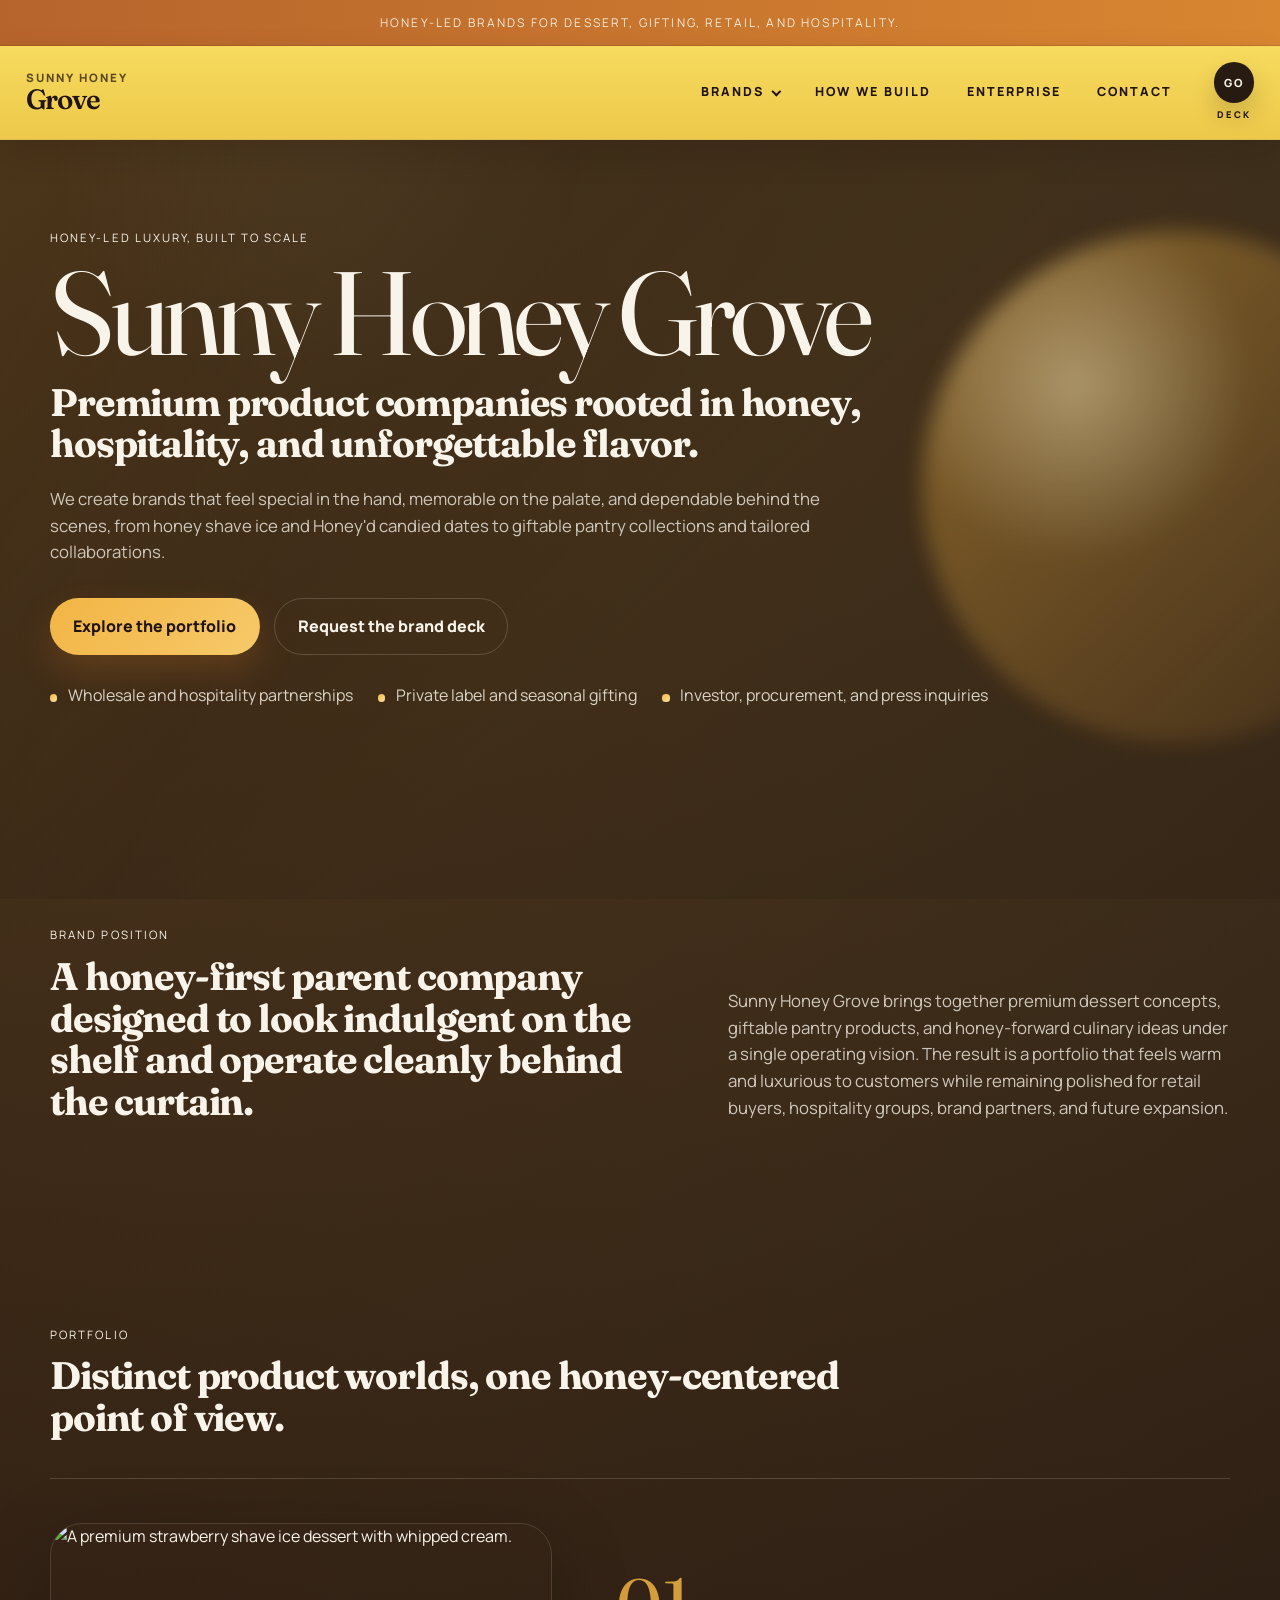
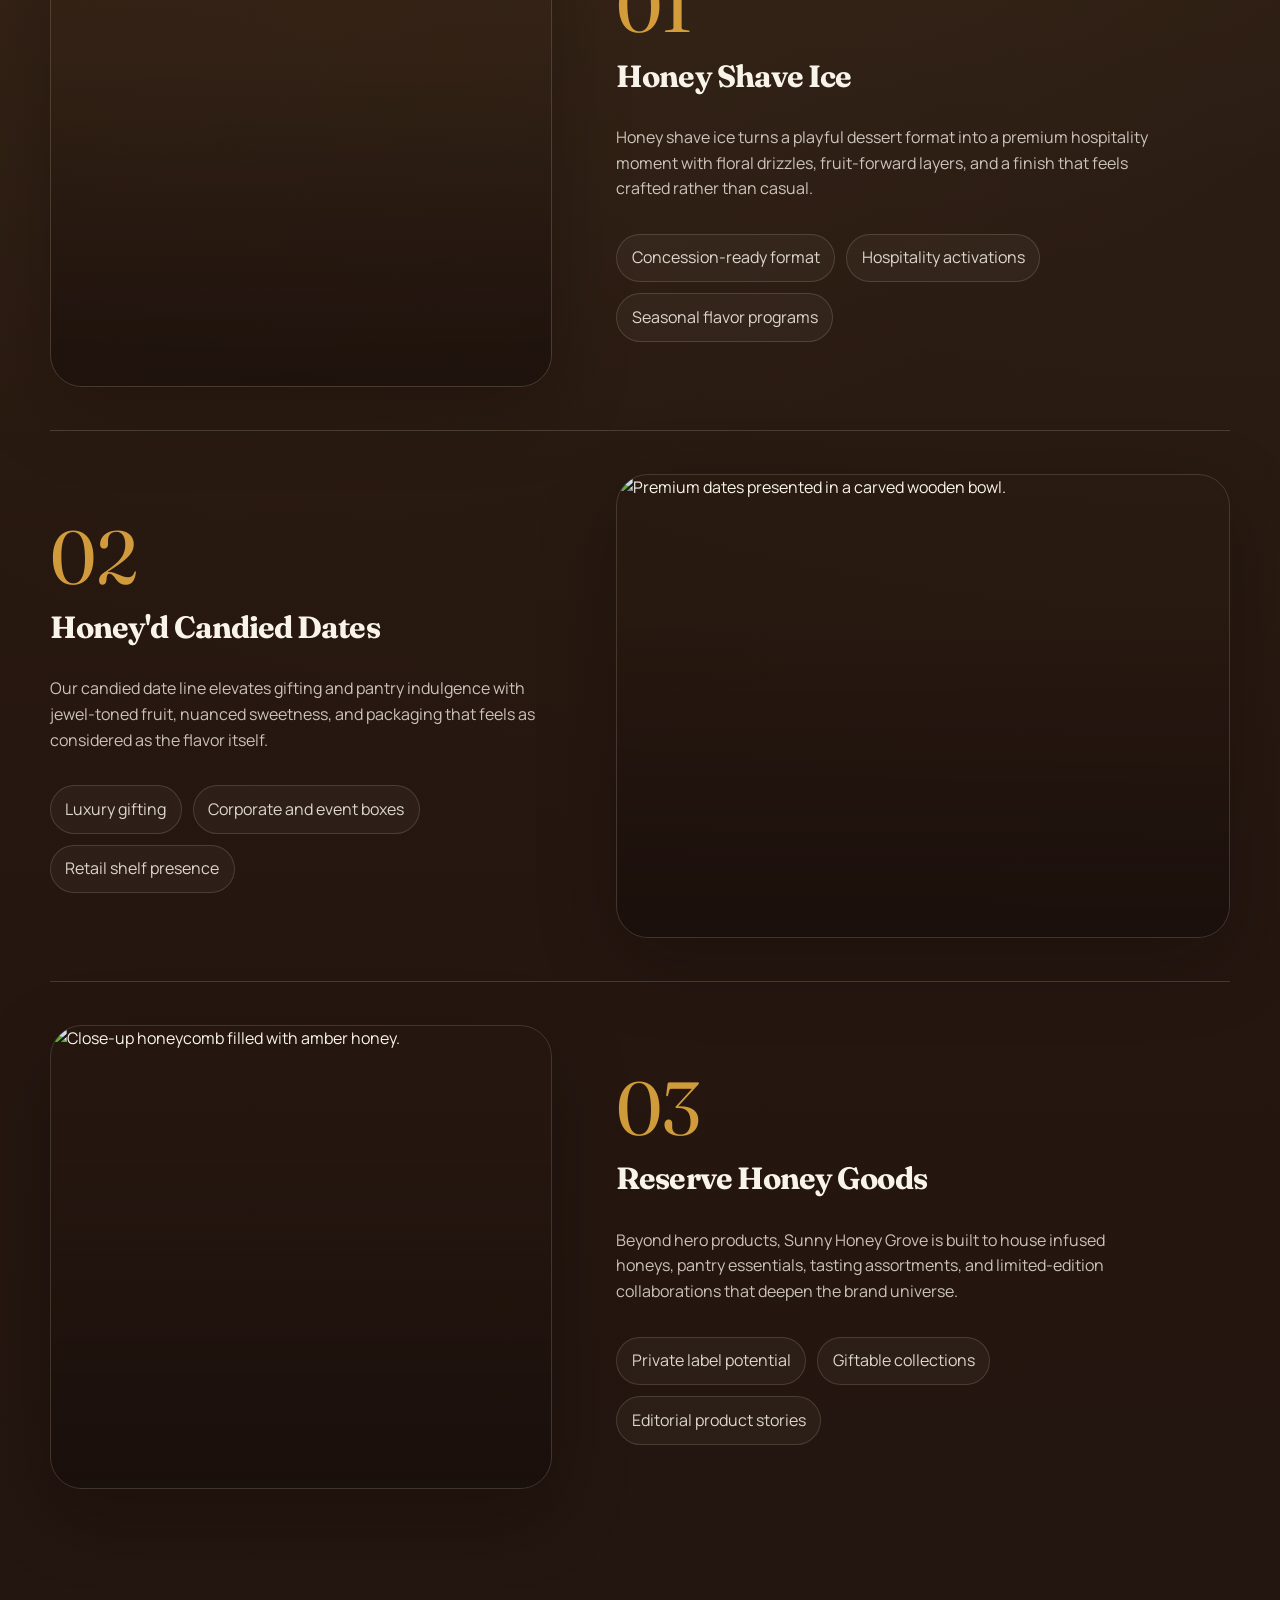
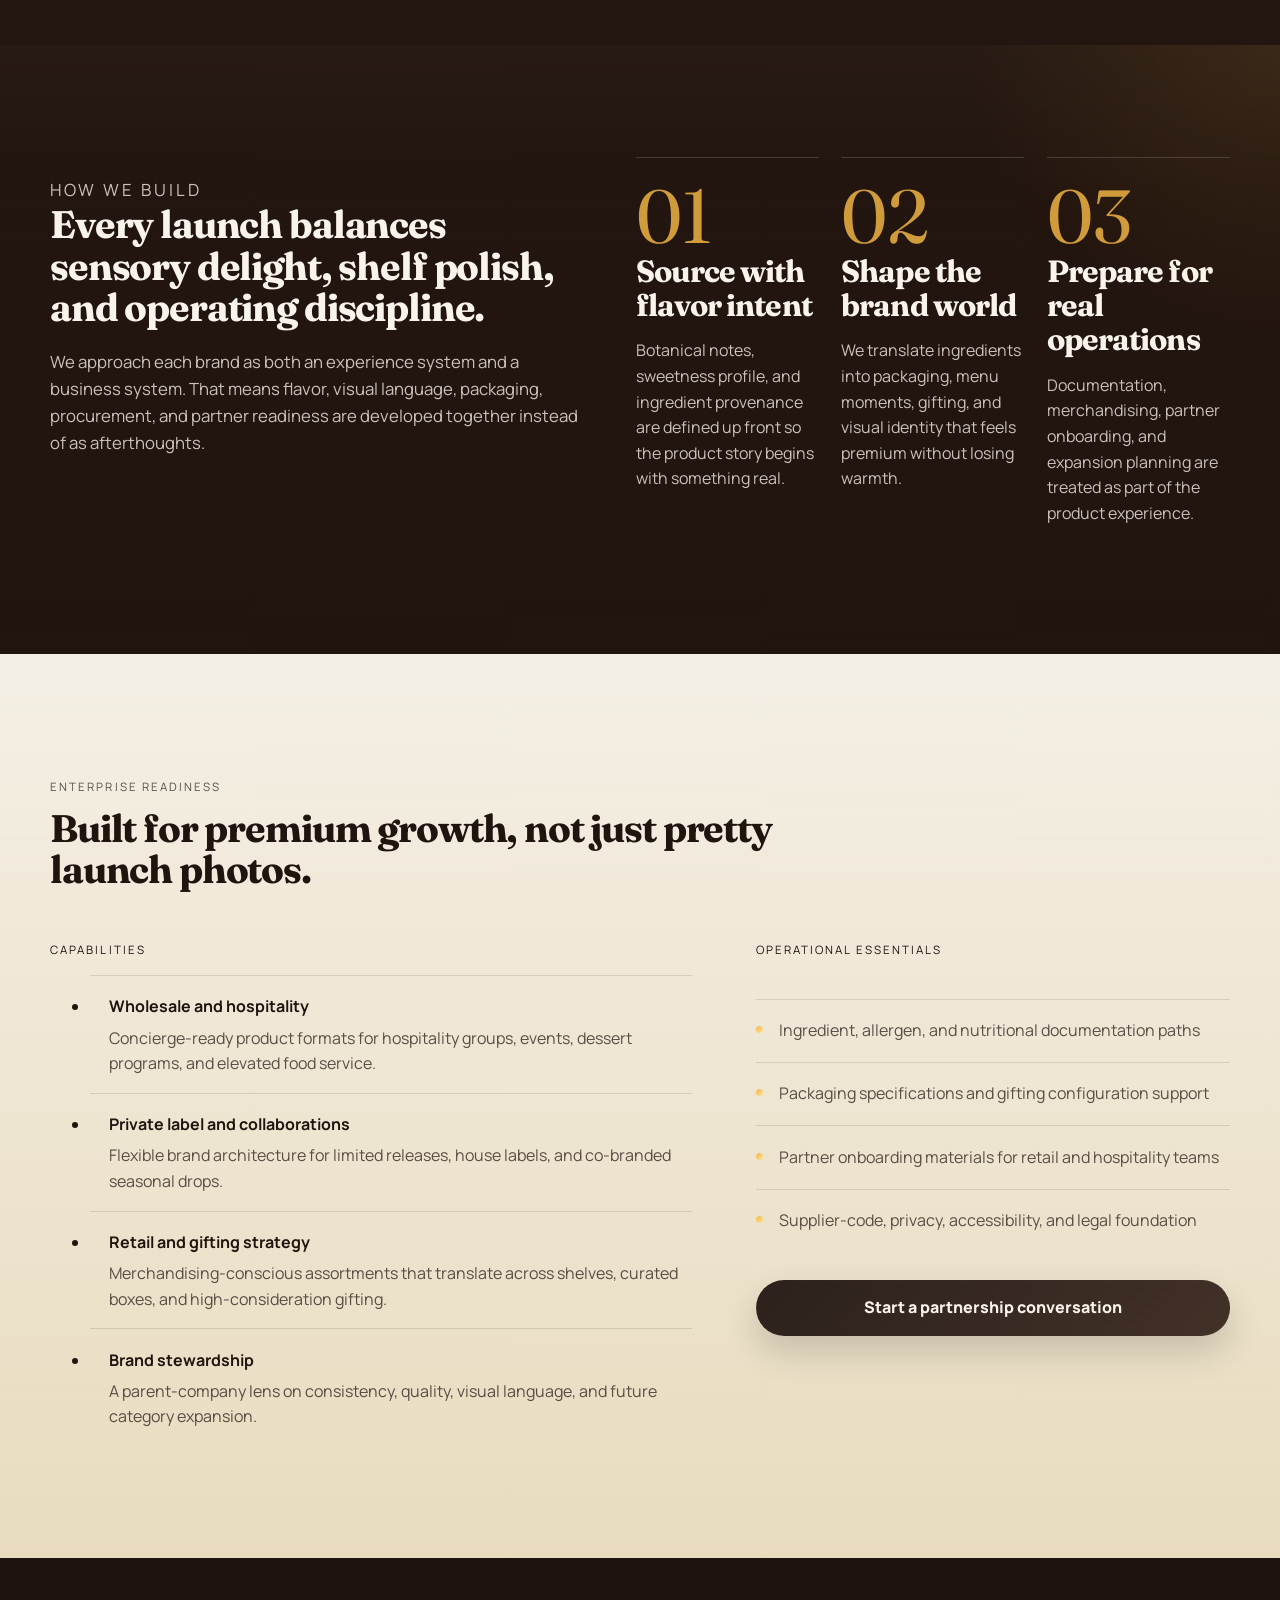
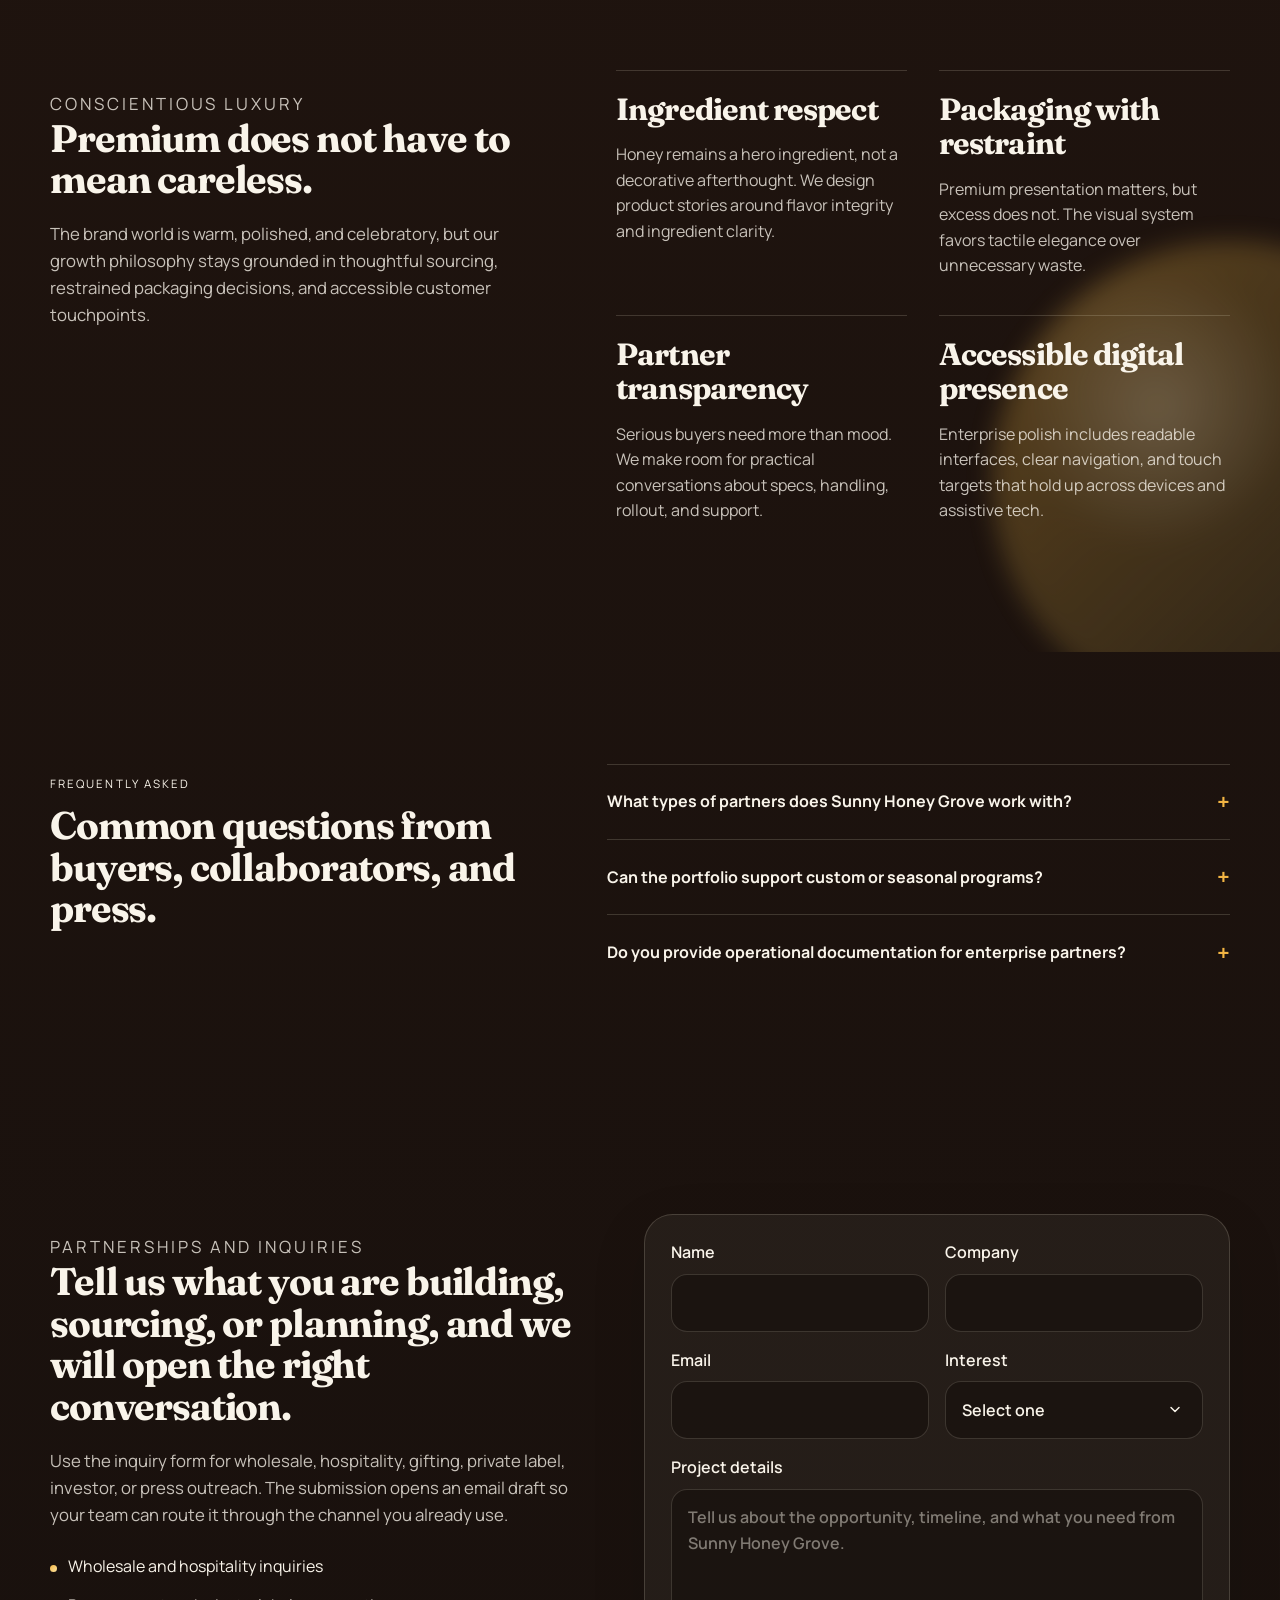
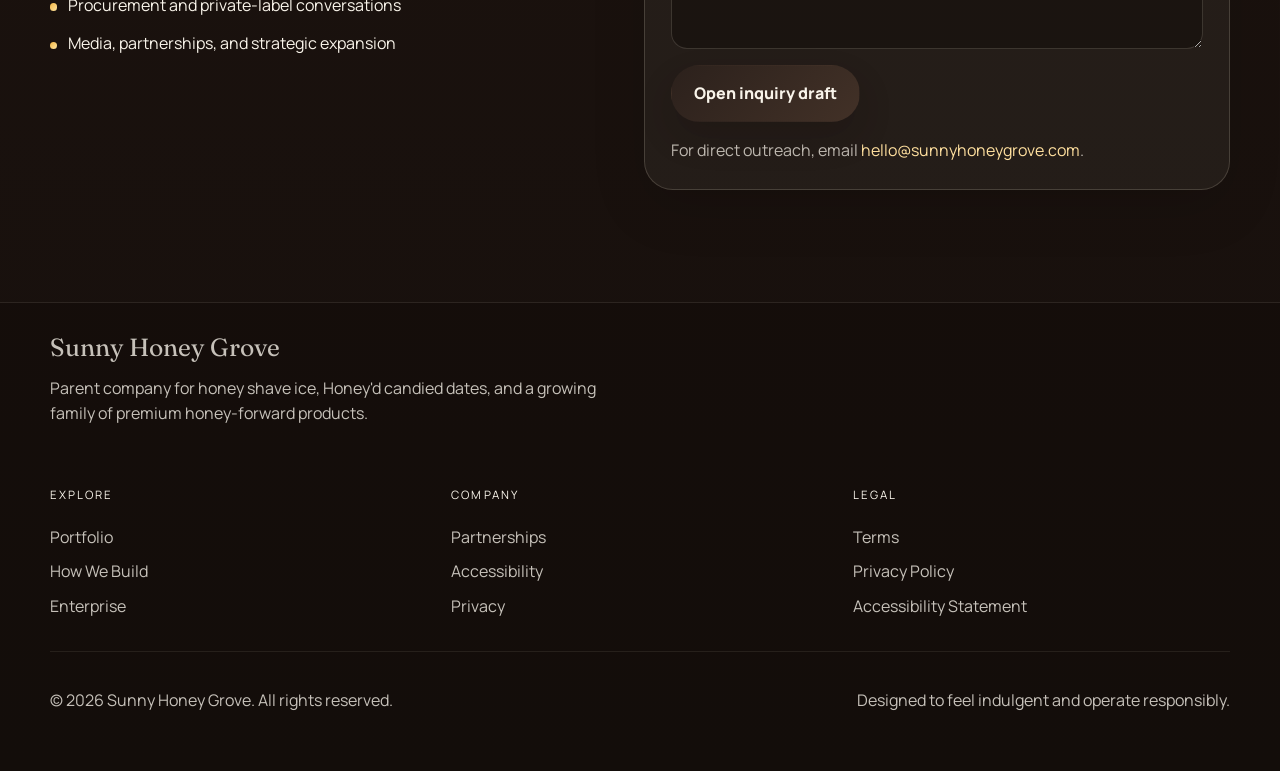
==== legacy/index.html @ 54ca31ca "Rebuild landing page and archive legacy homepage" ====
<!DOCTYPE html>
<html lang="en">
  <head>
    <meta charset="UTF-8" />
    <meta name="viewport" content="width=device-width, initial-scale=1.0" />
    <title>Legacy Brand House | Sunny Honey Grove</title>
    <meta
      name="description"
      content="Sunny Honey Grove is the parent company behind premium honey shave ice, Honey'd candied dates, and elevated honey-forward products built for retail, hospitality, and gifting."
    />
    <meta name="theme-color" content="#2d1a11" />
    <meta name="robots" content="noindex, nofollow" />
    <meta property="og:title" content="Legacy Brand House | Sunny Honey Grove" />
    <meta
      property="og:description"
      content="A premium honey-led parent company built for indulgence, gifting, and enterprise-ready growth."
    />
    <meta
      property="og:image"
      content="https://images.unsplash.com/photo-1642067958050-bfba120a57e2?auto=format&fit=crop&fm=jpg&ixlib=rb-4.1.0&q=80&w=1600"
    />
    <link rel="icon" href="../favicon.svg" type="image/svg+xml" />
    <link rel="preconnect" href="https://fonts.googleapis.com" />
    <link rel="preconnect" href="https://fonts.gstatic.com" crossorigin />
    <link
      href="https://fonts.googleapis.com/css2?family=Fraunces:opsz,wght@9..144,400;9..144,500;9..144,600;9..144,700&family=Manrope:wght@400;500;600;700;800&display=swap"
      rel="stylesheet"
    />
    <link rel="stylesheet" href="styles.css" />
    <script src="script.js" defer></script>
  </head>
  <body class="home-page">
    <div class="topline">
      Honey-led brands for dessert, gifting, retail, and hospitality.
    </div>

    <header class="site-header">
      <div class="header-shell">
        <button
          class="menu-toggle"
          type="button"
          aria-expanded="false"
          aria-controls="site-nav"
        >
          <span class="sr-only">Toggle navigation</span>
          <span class="menu-toggle-lines" aria-hidden="true"></span>
        </button>

        <a class="brandmark" href="#top" aria-label="Sunny Honey Grove home">
          <span class="brandmark-overline">Sunny Honey</span>
          <span class="brandmark-name">Grove</span>
        </a>

        <nav class="site-nav" id="site-nav" aria-label="Primary navigation">
          <ul class="site-nav-list">
            <li class="nav-item nav-item-has-submenu">
              <a href="#portfolio">Brands</a>
              <ul class="submenu">
                <li><a href="#honey-shave-ice">Honey Shave Ice</a></li>
                <li><a href="#honeyd-dates">Honey'd Dates</a></li>
                <li><a href="#reserve-honey-goods">Reserve Goods</a></li>
              </ul>
            </li>
            <li class="nav-item"><a href="#story">How We Build</a></li>
            <li class="nav-item"><a href="#enterprise">Enterprise</a></li>
            <li class="nav-item"><a href="#contact">Contact</a></li>
          </ul>
        </nav>

        <a class="nav-utility" href="#contact" aria-label="Request the brand deck">
          <span class="nav-utility-badge">GO</span>
          <span class="nav-utility-label">Deck</span>
        </a>
      </div>
    </header>

    <main id="top">
      <section class="hero">
        <div class="hero-shell">
          <div class="hero-copy reveal" data-reveal="up">
            <p class="section-kicker">Honey-led luxury, built to scale</p>
            <p class="hero-brand">Sunny Honey Grove</p>
            <h1>
              Premium product companies rooted in honey, hospitality, and
              unforgettable flavor.
            </h1>
            <p class="hero-text">
              We create brands that feel special in the hand, memorable on the
              palate, and dependable behind the scenes, from honey shave ice and
              Honey'd candied dates to giftable pantry collections and tailored
              collaborations.
            </p>

            <div class="hero-actions">
              <a class="button" href="#portfolio">Explore the portfolio</a>
              <a class="button button-ghost" href="#contact"
                >Request the brand deck</a
              >
            </div>

            <ul class="hero-links" aria-label="Business focus areas">
              <li>Wholesale and hospitality partnerships</li>
              <li>Private label and seasonal gifting</li>
              <li>Investor, procurement, and press inquiries</li>
            </ul>
          </div>
        </div>
      </section>

      <section class="intro-band">
        <div class="section-shell">
          <div class="intro-grid reveal" data-reveal="up">
            <div>
              <p class="section-kicker">Brand position</p>
              <h2>
                A honey-first parent company designed to look indulgent on the
                shelf and operate cleanly behind the curtain.
              </h2>
            </div>
            <p class="intro-copy">
              Sunny Honey Grove brings together premium dessert concepts,
              giftable pantry products, and honey-forward culinary ideas under a
              single operating vision. The result is a portfolio that feels warm
              and luxurious to customers while remaining polished for retail
              buyers, hospitality groups, brand partners, and future expansion.
            </p>
          </div>
        </div>
      </section>

      <section class="section portfolio" id="portfolio">
        <div class="section-shell">
          <div class="section-heading reveal" data-reveal="up">
            <p class="section-kicker">Portfolio</p>
            <h2>Distinct product worlds, one honey-centered point of view.</h2>
          </div>

          <div class="portfolio-list">
            <article
              class="portfolio-row reveal"
              id="honey-shave-ice"
              data-reveal="up"
            >
              <div class="portfolio-media">
                <img
                  src="https://images.unsplash.com/photo-1768204042188-f5a337e61ca5?auto=format&fit=crop&fm=jpg&ixlib=rb-4.1.0&q=80&w=1400"
                  alt="A premium strawberry shave ice dessert with whipped cream."
                  loading="lazy"
                />
              </div>
              <div class="portfolio-copy">
                <span class="portfolio-index">01</span>
                <h3>Honey Shave Ice</h3>
                <p>
                  Honey shave ice turns a playful dessert format into a premium
                  hospitality moment with floral drizzles, fruit-forward layers,
                  and a finish that feels crafted rather than casual.
                </p>
                <ul class="tag-list">
                  <li>Concession-ready format</li>
                  <li>Hospitality activations</li>
                  <li>Seasonal flavor programs</li>
                </ul>
              </div>
            </article>

            <article
              class="portfolio-row portfolio-row-reverse reveal"
              id="honeyd-dates"
              data-reveal="up"
            >
              <div class="portfolio-media">
                <img
                  src="https://images.unsplash.com/photo-1648288725055-5ba4063355b9?auto=format&fit=crop&fm=jpg&ixlib=rb-4.1.0&q=80&w=1400"
                  alt="Premium dates presented in a carved wooden bowl."
                  loading="lazy"
                />
              </div>
              <div class="portfolio-copy">
                <span class="portfolio-index">02</span>
                <h3>Honey'd Candied Dates</h3>
                <p>
                  Our candied date line elevates gifting and pantry indulgence
                  with jewel-toned fruit, nuanced sweetness, and packaging that
                  feels as considered as the flavor itself.
                </p>
                <ul class="tag-list">
                  <li>Luxury gifting</li>
                  <li>Corporate and event boxes</li>
                  <li>Retail shelf presence</li>
                </ul>
              </div>
            </article>

            <article
              class="portfolio-row reveal"
              id="reserve-honey-goods"
              data-reveal="up"
            >
              <div class="portfolio-media">
                <img
                  src="https://images.unsplash.com/photo-1642067958050-bfba120a57e2?auto=format&fit=crop&fm=jpg&ixlib=rb-4.1.0&q=80&w=1400"
                  alt="Close-up honeycomb filled with amber honey."
                  loading="lazy"
                />
              </div>
              <div class="portfolio-copy">
                <span class="portfolio-index">03</span>
                <h3>Reserve Honey Goods</h3>
                <p>
                  Beyond hero products, Sunny Honey Grove is built to house
                  infused honeys, pantry essentials, tasting assortments, and
                  limited-edition collaborations that deepen the brand universe.
                </p>
                <ul class="tag-list">
                  <li>Private label potential</li>
                  <li>Giftable collections</li>
                  <li>Editorial product stories</li>
                </ul>
              </div>
            </article>
          </div>
        </div>
      </section>

      <section class="section story" id="story">
        <div class="section-shell story-shell">
          <div class="story-copy reveal" data-reveal="up">
            <p class="section-kicker">How we build</p>
            <h2>
              Every launch balances sensory delight, shelf polish, and operating
              discipline.
            </h2>
            <p>
              We approach each brand as both an experience system and a business
              system. That means flavor, visual language, packaging, procurement,
              and partner readiness are developed together instead of as
              afterthoughts.
            </p>
          </div>

          <div class="story-steps">
            <article class="reveal" data-reveal="up">
              <span class="step-index">01</span>
              <h3>Source with flavor intent</h3>
              <p>
                Botanical notes, sweetness profile, and ingredient provenance are
                defined up front so the product story begins with something real.
              </p>
            </article>

            <article class="reveal" data-reveal="up">
              <span class="step-index">02</span>
              <h3>Shape the brand world</h3>
              <p>
                We translate ingredients into packaging, menu moments, gifting,
                and visual identity that feels premium without losing warmth.
              </p>
            </article>

            <article class="reveal" data-reveal="up">
              <span class="step-index">03</span>
              <h3>Prepare for real operations</h3>
              <p>
                Documentation, merchandising, partner onboarding, and expansion
                planning are treated as part of the product experience.
              </p>
            </article>
          </div>
        </div>
      </section>

      <section class="section enterprise" id="enterprise">
        <div class="section-shell">
          <div class="section-heading reveal" data-reveal="up">
            <p class="section-kicker">Enterprise readiness</p>
            <h2>Built for premium growth, not just pretty launch photos.</h2>
          </div>

          <div class="enterprise-grid">
            <div class="enterprise-column reveal" data-reveal="up">
              <p class="column-label">Capabilities</p>
              <ul class="capability-list">
                <li>
                  <strong>Wholesale and hospitality</strong>
                  <span
                    >Concierge-ready product formats for hospitality groups,
                    events, dessert programs, and elevated food service.</span
                  >
                </li>
                <li>
                  <strong>Private label and collaborations</strong>
                  <span
                    >Flexible brand architecture for limited releases, house
                    labels, and co-branded seasonal drops.</span
                  >
                </li>
                <li>
                  <strong>Retail and gifting strategy</strong>
                  <span
                    >Merchandising-conscious assortments that translate across
                    shelves, curated boxes, and high-consideration gifting.</span
                  >
                </li>
                <li>
                  <strong>Brand stewardship</strong>
                  <span
                    >A parent-company lens on consistency, quality, visual
                    language, and future category expansion.</span
                  >
                </li>
              </ul>
            </div>

            <div class="enterprise-column enterprise-support reveal" data-reveal="up">
              <p class="column-label">Operational essentials</p>
              <ul class="documentation-list">
                <li>Ingredient, allergen, and nutritional documentation paths</li>
                <li>Packaging specifications and gifting configuration support</li>
                <li>Partner onboarding materials for retail and hospitality teams</li>
                <li>Supplier-code, privacy, accessibility, and legal foundation</li>
              </ul>

              <a class="button button-dark" href="#contact"
                >Start a partnership conversation</a
              >
            </div>
          </div>
        </div>
      </section>

      <section class="section values">
        <div class="section-shell values-shell">
          <div class="values-copy reveal" data-reveal="up">
            <p class="section-kicker">Conscientious luxury</p>
            <h2>Premium does not have to mean careless.</h2>
            <p>
              The brand world is warm, polished, and celebratory, but our growth
              philosophy stays grounded in thoughtful sourcing, restrained
              packaging decisions, and accessible customer touchpoints.
            </p>
          </div>

          <div class="values-list">
            <article class="reveal" data-reveal="up">
              <h3>Ingredient respect</h3>
              <p>
                Honey remains a hero ingredient, not a decorative afterthought.
                We design product stories around flavor integrity and ingredient
                clarity.
              </p>
            </article>

            <article class="reveal" data-reveal="up">
              <h3>Packaging with restraint</h3>
              <p>
                Premium presentation matters, but excess does not. The visual
                system favors tactile elegance over unnecessary waste.
              </p>
            </article>

            <article class="reveal" data-reveal="up">
              <h3>Partner transparency</h3>
              <p>
                Serious buyers need more than mood. We make room for practical
                conversations about specs, handling, rollout, and support.
              </p>
            </article>

            <article class="reveal" data-reveal="up">
              <h3>Accessible digital presence</h3>
              <p>
                Enterprise polish includes readable interfaces, clear navigation,
                and touch targets that hold up across devices and assistive tech.
              </p>
            </article>
          </div>
        </div>
      </section>

      <section class="section faq">
        <div class="section-shell faq-shell">
          <div class="section-heading reveal" data-reveal="up">
            <p class="section-kicker">Frequently asked</p>
            <h2>Common questions from buyers, collaborators, and press.</h2>
          </div>

          <div class="faq-list">
            <details class="reveal" data-reveal="up">
              <summary>What types of partners does Sunny Honey Grove work with?</summary>
              <p>
                We are positioned for retail buyers, hospitality groups, event
                teams, gifting partners, private-label conversations, and
                editorial or media collaborations connected to premium honey
                products.
              </p>
            </details>

            <details class="reveal" data-reveal="up">
              <summary>Can the portfolio support custom or seasonal programs?</summary>
              <p>
                Yes. Sunny Honey Grove is structured to support seasonal flavors,
                limited-edition gifting, and co-branded concepts where the fit is
                strong and the execution can stay premium.
              </p>
            </details>

            <details class="reveal" data-reveal="up">
              <summary>Do you provide operational documentation for enterprise partners?</summary>
              <p>
                The site is designed to signal that readiness, and partner
                conversations can be tailored around the documentation, packaging
                details, and rollout support required for the relationship.
              </p>
            </details>
          </div>
        </div>
      </section>

      <section class="section contact" id="contact">
        <div class="section-shell contact-shell">
          <div class="contact-copy reveal" data-reveal="up">
            <p class="section-kicker">Partnerships and inquiries</p>
            <h2>
              Tell us what you are building, sourcing, or planning, and we will
              open the right conversation.
            </h2>
            <p>
              Use the inquiry form for wholesale, hospitality, gifting, private
              label, investor, or press outreach. The submission opens an email
              draft so your team can route it through the channel you already use.
            </p>

            <ul class="contact-points">
              <li>Wholesale and hospitality inquiries</li>
              <li>Procurement and private-label conversations</li>
              <li>Media, partnerships, and strategic expansion</li>
            </ul>
          </div>

          <form class="contact-form reveal" id="contact-form" data-reveal="up">
            <div class="field-row">
              <label>
                Name
                <input type="text" name="name" autocomplete="name" required />
              </label>
              <label>
                Company
                <input type="text" name="company" autocomplete="organization" />
              </label>
            </div>

            <div class="field-row">
              <label>
                Email
                <input type="email" name="email" autocomplete="email" required />
              </label>
              <label>
                Interest
                <select name="interest" required>
                  <option value="">Select one</option>
                  <option>Wholesale</option>
                  <option>Hospitality</option>
                  <option>Private Label</option>
                  <option>Corporate Gifting</option>
                  <option>Press or Media</option>
                  <option>Strategic Partnership</option>
                </select>
              </label>
            </div>

            <label>
              Project details
              <textarea
                name="message"
                rows="5"
                placeholder="Tell us about the opportunity, timeline, and what you need from Sunny Honey Grove."
                required
              ></textarea>
            </label>

            <div class="form-actions">
              <button class="button button-dark" type="submit">
                Open inquiry draft
              </button>
              <p class="form-note">
                For direct outreach, email
                <a href="mailto:hello@sunnyhoneygrove.com"
                  >hello@sunnyhoneygrove.com</a
                >.
              </p>
            </div>
            <p class="form-status" id="form-status" aria-live="polite"></p>
          </form>
        </div>
      </section>
    </main>

    <footer class="site-footer">
      <div class="section-shell footer-shell">
        <div class="footer-intro">
          <p class="footer-brand">Sunny Honey Grove</p>
          <p>
            Parent company for honey shave ice, Honey'd candied dates, and a
            growing family of premium honey-forward products.
          </p>
        </div>

        <div class="footer-columns">
          <div class="footer-group">
            <p class="footer-label">Explore</p>
            <a href="#portfolio">Portfolio</a>
            <a href="#story">How We Build</a>
            <a href="#enterprise">Enterprise</a>
          </div>

          <div class="footer-group">
            <p class="footer-label">Company</p>
            <a href="#contact">Partnerships</a>
            <a href="../accessibility.html">Accessibility</a>
            <a href="../privacy.html">Privacy</a>
          </div>

          <div class="footer-group">
            <p class="footer-label">Legal</p>
            <a href="../terms.html">Terms</a>
            <a href="../privacy.html">Privacy Policy</a>
            <a href="../accessibility.html">Accessibility Statement</a>
          </div>
        </div>

        <div class="footer-bottom">
          <p>© <span id="year"></span> Sunny Honey Grove. All rights reserved.</p>
          <p>Designed to feel indulgent and operate responsibly.</p>
        </div>
      </div>
    </footer>
  </body>
</html>
---- legacy/styles.css ----
:root {
  --ink: #20140f;
  --ink-soft: #3a281f;
  --paper: #f5ecda;
  --paper-deep: #ead8b5;
  --honey: #f2b544;
  --amber: #d87a28;
  --olive: #667349;
  --sage: #9eac82;
  --cream: #f9f4ea;
  --line: rgba(255, 244, 221, 0.16);
  --line-dark: rgba(32, 20, 15, 0.12);
  --shadow: 0 24px 80px rgba(10, 5, 3, 0.24);
  --max-width: min(1180px, calc(100vw - 2rem));
  --radius: 1.75rem;
}

*,
*::before,
*::after {
  box-sizing: border-box;
}

html {
  scroll-behavior: smooth;
}

body {
  margin: 0;
  min-width: 320px;
  color: var(--cream);
  background:
    radial-gradient(circle at top left, rgba(242, 181, 68, 0.17), transparent 30%),
    radial-gradient(circle at top right, rgba(102, 115, 73, 0.18), transparent 35%),
    linear-gradient(180deg, #2d1a11 0%, #17100d 100%);
  font-family: "Manrope", sans-serif;
  line-height: 1.6;
}

body::before {
  content: "";
  position: fixed;
  inset: 0;
  pointer-events: none;
  background:
    linear-gradient(115deg, rgba(242, 181, 68, 0.08), transparent 32%),
    radial-gradient(circle at 25% 15%, rgba(255, 236, 192, 0.06), transparent 22%);
  z-index: -1;
}

img {
  display: block;
  width: 100%;
}

a {
  color: inherit;
  text-decoration: none;
}

button,
input,
select,
textarea {
  font: inherit;
}

.sr-only {
  position: absolute;
  width: 1px;
  height: 1px;
  padding: 0;
  margin: -1px;
  overflow: hidden;
  clip: rect(0, 0, 0, 0);
  white-space: nowrap;
  border: 0;
}

.topline {
  position: relative;
  z-index: 20;
  padding: 0.82rem 1rem;
  text-align: center;
  font-size: 0.75rem;
  letter-spacing: 0.18em;
  text-transform: uppercase;
  color: rgba(255, 248, 237, 0.9);
  border-bottom: 1px solid rgba(79, 43, 19, 0.18);
  background: linear-gradient(90deg, #b6642c 0%, #d98631 100%);
}

.site-header {
  position: sticky;
  top: 0;
  z-index: 50;
}

.header-shell {
  position: relative;
  width: 100%;
  min-height: 5.45rem;
  padding: 1rem clamp(1rem, 2vw, 2rem);
  display: flex;
  align-items: center;
  gap: 1.2rem;
  background: linear-gradient(180deg, #f7db5e 0%, #edc84a 100%);
  color: var(--ink);
  border-bottom: 1px solid rgba(32, 20, 15, 0.14);
  box-shadow: 0 14px 34px rgba(15, 8, 4, 0.12);
}

.brandmark {
  display: grid;
  gap: 0.16rem;
  line-height: 1;
  color: var(--ink);
}

.brandmark-overline,
.section-kicker,
.column-label,
.footer-label {
  font-size: 0.72rem;
  letter-spacing: 0.18em;
  text-transform: uppercase;
}

.brandmark-overline {
  font-weight: 800;
  color: rgba(32, 20, 15, 0.72);
}

.brandmark-name {
  font-family: "Fraunces", serif;
  font-size: clamp(1.44rem, 1.16rem + 0.72vw, 2rem);
  font-weight: 600;
  line-height: 1;
  white-space: nowrap;
  letter-spacing: -0.04em;
}

.site-nav {
  margin-left: auto;
}

.site-nav-list,
.submenu {
  list-style: none;
  margin: 0;
  padding: 0;
}

.site-nav-list {
  display: flex;
  align-items: center;
  gap: 0.35rem;
}

.nav-item {
  position: relative;
}

.nav-item > a {
  display: inline-flex;
  align-items: center;
  gap: 0.55rem;
  padding: 0.86rem 0.95rem;
  border-radius: 999px;
  font-size: 0.78rem;
  letter-spacing: 0.16em;
  font-weight: 800;
  text-transform: uppercase;
  color: var(--ink);
  transition:
    background-color 180ms ease,
    color 180ms ease,
    transform 180ms ease;
}

.nav-item > a:hover,
.nav-item > a:focus-visible {
  background: rgba(255, 247, 222, 0.52);
  transform: translateY(-1px);
}

.nav-item-has-submenu > a::after {
  content: "";
  width: 0.42rem;
  height: 0.42rem;
  margin-top: -0.16rem;
  border-right: 2px solid currentColor;
  border-bottom: 2px solid currentColor;
  transform: rotate(45deg);
}

.submenu {
  position: absolute;
  top: calc(100% + 0.45rem);
  left: 50%;
  min-width: 14rem;
  padding: 0.35rem;
  border: 1px solid rgba(32, 20, 15, 0.12);
  border-radius: 1rem;
  background: #fff7e2;
  box-shadow: 0 18px 44px rgba(32, 20, 15, 0.16);
  opacity: 0;
  visibility: hidden;
  pointer-events: none;
  transform: translate(-50%, 0.5rem);
  transition:
    opacity 180ms ease,
    transform 180ms ease,
    visibility 180ms ease;
}

.submenu li + li {
  margin-top: 0.14rem;
}

.submenu a {
  display: block;
  padding: 0.82rem 1rem;
  border-radius: 0.75rem;
  font-size: 0.72rem;
  letter-spacing: 0.14em;
  font-weight: 800;
  text-transform: uppercase;
  color: var(--ink);
  transition: background-color 180ms ease;
}

.submenu a:hover,
.submenu a:focus-visible {
  background: rgba(247, 219, 94, 0.38);
}

.nav-item-has-submenu:hover .submenu,
.nav-item-has-submenu:focus-within .submenu {
  opacity: 1;
  visibility: visible;
  pointer-events: auto;
  transform: translate(-50%, 0);
}

.nav-utility {
  display: grid;
  justify-items: center;
  gap: 0.28rem;
  margin-left: 0.45rem;
  color: var(--ink);
  text-transform: uppercase;
}

.nav-utility-badge {
  display: grid;
  place-items: center;
  width: 2.55rem;
  aspect-ratio: 1;
  border-radius: 999px;
  background: rgba(32, 20, 15, 0.96);
  color: var(--cream);
  font-size: 0.7rem;
  font-weight: 800;
  letter-spacing: 0.16em;
  box-shadow: 0 12px 24px rgba(32, 20, 15, 0.18);
}

.nav-utility-label {
  font-size: 0.58rem;
  font-weight: 800;
  letter-spacing: 0.22em;
}

.menu-toggle {
  display: none;
  align-items: center;
  justify-content: center;
  width: 3rem;
  aspect-ratio: 1;
  padding: 0;
  border: 1px solid rgba(32, 20, 15, 0.14);
  border-radius: 999px;
  color: var(--ink);
  background: rgba(255, 247, 222, 0.38);
}

.menu-toggle-lines,
.menu-toggle-lines::before,
.menu-toggle-lines::after {
  display: block;
  width: 1.15rem;
  height: 2px;
  border-radius: 999px;
  background: currentColor;
  transition:
    transform 180ms ease,
    opacity 180ms ease,
    top 180ms ease;
}

.menu-toggle-lines {
  position: relative;
}

.menu-toggle-lines::before,
.menu-toggle-lines::after {
  content: "";
  position: absolute;
  left: 0;
}

.menu-toggle-lines::before {
  top: -0.35rem;
}

.menu-toggle-lines::after {
  top: 0.35rem;
}

.menu-toggle.is-open .menu-toggle-lines {
  background: transparent;
}

.menu-toggle.is-open .menu-toggle-lines::before {
  top: 0;
  transform: rotate(45deg);
}

.menu-toggle.is-open .menu-toggle-lines::after {
  top: 0;
  transform: rotate(-45deg);
}

.button {
  display: inline-flex;
  align-items: center;
  justify-content: center;
  gap: 0.5rem;
  min-height: 3.2rem;
  padding: 0.9rem 1.4rem;
  border: 1px solid transparent;
  border-radius: 999px;
  background: linear-gradient(135deg, var(--honey), #f7c96a);
  color: var(--ink);
  font-weight: 800;
  box-shadow: 0 16px 35px rgba(216, 122, 40, 0.22);
  transition: transform 180ms ease, box-shadow 180ms ease, filter 180ms ease;
}

.button:hover,
.button:focus-visible {
  transform: translateY(-2px);
  box-shadow: 0 20px 36px rgba(216, 122, 40, 0.3);
  filter: saturate(1.08);
}

.button-ghost {
  color: var(--cream);
  background: transparent;
  border-color: rgba(255, 244, 221, 0.18);
  box-shadow: none;
}

.button-dark {
  color: var(--cream);
  background: linear-gradient(135deg, #2c211c, #423127);
  box-shadow: 0 16px 35px rgba(10, 6, 3, 0.16);
}

.hero {
  position: relative;
  overflow: clip;
  min-height: calc(100svh - 8.8rem);
  padding: 4.9rem 0 4.5rem;
}

.hero::before {
  content: "";
  position: absolute;
  inset: 0;
  background:
    linear-gradient(135deg, rgba(24, 15, 10, 0.74) 14%, rgba(24, 15, 10, 0.3) 55%),
    url("https://images.unsplash.com/photo-1642067958050-bfba120a57e2?auto=format&fit=crop&fm=jpg&ixlib=rb-4.1.0&q=80&w=1800")
      center/cover;
  opacity: 0.32;
  transform: scale(1.03);
}

.hero::after {
  content: "";
  position: absolute;
  inset: 12% -12% auto auto;
  width: min(40vw, 34rem);
  aspect-ratio: 1;
  border-radius: 50%;
  background:
    radial-gradient(circle at 30% 30%, rgba(255, 240, 200, 0.46), transparent 35%),
    linear-gradient(135deg, rgba(242, 181, 68, 0.45), rgba(216, 122, 40, 0.06));
  filter: blur(10px);
  opacity: 0.9;
}

.hero-shell,
.section-shell {
  width: var(--max-width);
  margin: 0 auto;
}

.hero-shell {
  position: relative;
  z-index: 1;
}

.hero-copy {
  max-width: 62rem;
}

.hero-brand {
  margin: 0 0 1rem;
  font-family: "Fraunces", serif;
  font-size: clamp(4rem, 11vw, 7.4rem);
  line-height: 0.9;
  letter-spacing: -0.05em;
}

.hero h1,
.intro-grid h2,
.section-heading h2,
.story-copy h2,
.values-copy h2,
.contact-copy h2,
.legal-hero h1 {
  margin: 0;
  font-family: "Fraunces", serif;
  font-size: clamp(1.8rem, 3vw, 3rem);
  line-height: 1.08;
  letter-spacing: -0.03em;
}

.hero h1 {
  max-width: 58rem;
}

.hero-text,
.intro-copy,
.story-copy p,
.values-copy p,
.contact-copy p,
.legal-lead {
  margin: 1.3rem 0 0;
  max-width: 38rem;
  font-size: 1.05rem;
  color: rgba(249, 244, 234, 0.78);
}

.hero-text {
  max-width: 52rem;
}

.hero-actions {
  display: flex;
  flex-wrap: wrap;
  gap: 0.9rem;
  margin-top: 2rem;
}

.hero-links,
.tag-list,
.contact-points,
.documentation-list {
  list-style: none;
  padding: 0;
  margin: 0;
}

.hero-links {
  display: flex;
  flex-wrap: wrap;
  gap: 0.85rem 1.6rem;
  margin-top: 1.8rem;
  color: rgba(249, 244, 234, 0.84);
}

.hero-links li {
  position: relative;
  padding-left: 1.1rem;
}

.hero-links li::before,
.documentation-list li::before,
.contact-points li::before {
  content: "";
  position: absolute;
  left: 0;
  top: 0.68rem;
  width: 0.45rem;
  height: 0.45rem;
  border-radius: 50%;
  background: linear-gradient(135deg, var(--honey), #ffe5a1);
}

.portfolio-media::after {
  content: "";
  position: absolute;
  inset: 0;
  background: linear-gradient(180deg, transparent 30%, rgba(17, 10, 8, 0.5));
}

.portfolio-media img {
  height: 100%;
  object-fit: cover;
}

.section {
  padding: clamp(4.5rem, 10vw, 7rem) 0;
}

.intro-band {
  padding: 1rem 0 clamp(4rem, 8vw, 5rem);
}

.intro-grid {
  display: grid;
  grid-template-columns: minmax(0, 1.1fr) minmax(0, 0.9fr);
  gap: clamp(2rem, 5vw, 4rem);
  align-items: end;
}

.section-heading {
  max-width: 52rem;
}

.section-heading h2 {
  margin-top: 0.4rem;
}

.portfolio-list {
  margin-top: 2.5rem;
}

.portfolio-row {
  display: grid;
  grid-template-columns: minmax(0, 0.9fr) minmax(0, 1.1fr);
  gap: clamp(1.5rem, 5vw, 4rem);
  align-items: center;
  padding: 2.7rem 0;
  border-top: 1px solid var(--line);
}

.portfolio-row-reverse .portfolio-media {
  order: 2;
}

.portfolio-row-reverse .portfolio-copy {
  order: 1;
}

.portfolio-media {
  position: relative;
  overflow: hidden;
  min-height: clamp(17rem, 40vw, 29rem);
  border-radius: 2rem;
  border: 1px solid rgba(255, 244, 221, 0.14);
  box-shadow: var(--shadow);
}

.portfolio-copy {
  display: grid;
  align-content: start;
  gap: 1rem;
  max-width: 34rem;
}

.portfolio-index,
.step-index {
  font-family: "Fraunces", serif;
  font-size: clamp(2.8rem, 6vw, 4.7rem);
  line-height: 1;
  color: rgba(242, 181, 68, 0.84);
}

.portfolio-copy h3,
.story-steps h3,
.values-list h3,
.legal-section h2 {
  margin: 0;
  font-family: "Fraunces", serif;
  font-size: clamp(1.4rem, 2.4vw, 2rem);
  line-height: 1.12;
  letter-spacing: -0.03em;
}

.portfolio-copy p,
.story-steps p,
.values-list p,
.capability-list span,
.faq-list p,
.legal-section p,
.legal-section li,
.footer-intro p,
.footer-group a,
.footer-bottom p {
  color: rgba(249, 244, 234, 0.78);
}

.tag-list {
  display: flex;
  flex-wrap: wrap;
  gap: 0.7rem;
}

.tag-list li {
  padding: 0.65rem 0.9rem;
  border: 1px solid rgba(255, 244, 221, 0.14);
  border-radius: 999px;
  color: rgba(249, 244, 234, 0.86);
  background: rgba(255, 244, 221, 0.04);
}

.story {
  background:
    radial-gradient(circle at right top, rgba(242, 181, 68, 0.09), transparent 22%),
    linear-gradient(180deg, rgba(255, 244, 221, 0.025), transparent 25%);
}

.story-shell {
  display: grid;
  grid-template-columns: minmax(0, 0.95fr) minmax(0, 1.05fr);
  gap: clamp(2rem, 4vw, 3rem);
  align-items: start;
}

.story-steps {
  display: grid;
  grid-template-columns: repeat(3, minmax(0, 1fr));
  gap: 1.4rem;
}

.story-steps article,
.values-list article {
  padding-top: 1.3rem;
  border-top: 1px solid var(--line);
}

.enterprise {
  color: var(--ink);
  background:
    linear-gradient(180deg, rgba(249, 244, 234, 0.98), rgba(237, 224, 194, 0.98));
}

.enterprise .section-kicker,
.enterprise .column-label,
.enterprise .section-heading h2,
.enterprise strong,
.enterprise .documentation-list li,
.legal-page .section-kicker,
.legal-page .footer-brand,
.legal-page .legal-section h2 {
  color: var(--ink);
}

.enterprise .section-heading,
.enterprise .enterprise-column {
  color: var(--ink);
}

.enterprise .section-heading p,
.enterprise .capability-list span,
.enterprise .documentation-list li,
.legal-page .legal-section p,
.legal-page .legal-section li,
.legal-page .footer-intro p,
.legal-page .footer-group a,
.legal-page .footer-bottom p,
.legal-page .legal-lead {
  color: rgba(32, 20, 15, 0.72);
}

.enterprise-grid {
  display: grid;
  grid-template-columns: minmax(0, 1.15fr) minmax(0, 0.85fr);
  gap: clamp(2rem, 5vw, 4rem);
  margin-top: 2.4rem;
}

.enterprise-support {
  display: grid;
  align-content: start;
  gap: 1.75rem;
}

.capability-list,
.documentation-list {
  display: grid;
  gap: 1rem;
}

.capability-list li,
.documentation-list li {
  position: relative;
  padding: 1.15rem 0 0 1.2rem;
  border-top: 1px solid var(--line-dark);
}

.documentation-list {
  gap: 0;
}

.documentation-list li {
  display: grid;
  grid-template-columns: auto 1fr;
  column-gap: 1rem;
  align-items: start;
  padding: 1.15rem 0;
}

.documentation-list li::before {
  position: relative;
  top: 0.5rem;
  left: auto;
  flex: 0 0 auto;
}

.capability-list strong {
  display: block;
  margin-bottom: 0.35rem;
}

.values {
  position: relative;
  overflow: clip;
}

.values::before {
  content: "";
  position: absolute;
  inset: auto -15% -10% auto;
  width: min(30rem, 52vw);
  aspect-ratio: 1;
  border-radius: 50%;
  background:
    radial-gradient(circle at 35% 35%, rgba(249, 244, 234, 0.18), transparent 32%),
    linear-gradient(135deg, rgba(242, 181, 68, 0.3), rgba(102, 115, 73, 0.12));
  filter: blur(12px);
}

.values-shell {
  display: grid;
  grid-template-columns: minmax(0, 0.9fr) minmax(0, 1.1fr);
  gap: clamp(2rem, 5vw, 4rem);
  align-items: start;
}

.values-list {
  display: grid;
  grid-template-columns: repeat(2, minmax(0, 1fr));
  gap: 1.25rem 2rem;
}

.faq-shell {
  display: grid;
  grid-template-columns: minmax(0, 0.9fr) minmax(0, 1.1fr);
  gap: clamp(2rem, 4vw, 3rem);
  align-items: start;
}

.faq-list details {
  padding: 1.2rem 0;
  border-top: 1px solid var(--line);
}

.faq-list summary {
  cursor: pointer;
  list-style: none;
  display: flex;
  align-items: center;
  justify-content: space-between;
  gap: 1rem;
  font-weight: 700;
}

.faq-list summary::-webkit-details-marker {
  display: none;
}

.faq-list summary::after {
  content: "+";
  flex: 0 0 auto;
  font-size: 1.4rem;
  color: var(--honey);
  transition: transform 180ms ease;
}

.faq-list details[open] summary::after {
  transform: rotate(45deg);
}

.faq-list p {
  margin: 1rem 0 0;
  max-width: 42rem;
}

.contact-shell {
  display: grid;
  grid-template-columns: minmax(0, 0.95fr) minmax(0, 1.05fr);
  gap: clamp(2rem, 5vw, 4rem);
  align-items: start;
}

.contact-points {
  display: grid;
  gap: 0.8rem;
  margin-top: 1.6rem;
}

.contact-points li {
  position: relative;
  padding-left: 1.1rem;
}

.contact-form {
  padding: 1.6rem;
  border: 1px solid rgba(255, 244, 221, 0.16);
  border-radius: 1.8rem;
  background: rgba(255, 244, 221, 0.05);
  box-shadow: 0 18px 55px rgba(4, 2, 2, 0.12);
}

.field-row {
  display: grid;
  grid-template-columns: repeat(2, minmax(0, 1fr));
  gap: 1rem;
}

.contact-form label {
  display: grid;
  gap: 0.5rem;
  margin-bottom: 1rem;
  font-weight: 600;
}

.contact-form input,
.contact-form select,
.contact-form textarea {
  width: 100%;
  border: 1px solid rgba(255, 244, 221, 0.15);
  border-radius: 1rem;
  padding: 0.95rem 1rem;
  color: var(--cream);
  background: rgba(15, 10, 8, 0.42);
}

.contact-form select {
  appearance: none;
  padding-right: 3.35rem;
  background-image: url("data:image/svg+xml,%3Csvg xmlns='http://www.w3.org/2000/svg' viewBox='0 0 20 20' fill='none'%3E%3Cpath d='m5 7 5 5 5-5' stroke='%23f9f4ea' stroke-width='1.8' stroke-linecap='round' stroke-linejoin='round'/%3E%3C/svg%3E");
  background-repeat: no-repeat;
  background-position: right 1.2rem center;
  background-size: 1rem;
}

.contact-form input::placeholder,
.contact-form textarea::placeholder {
  color: rgba(249, 244, 234, 0.46);
}

.contact-form input:focus-visible,
.contact-form select:focus-visible,
.contact-form textarea:focus-visible,
.menu-toggle:focus-visible,
.button:focus-visible,
.site-nav a:focus-visible,
.nav-utility:focus-visible,
.footer-group a:focus-visible {
  outline: 2px solid rgba(242, 181, 68, 0.86);
  outline-offset: 2px;
}

.form-actions {
  display: flex;
  flex-wrap: wrap;
  align-items: center;
  justify-content: space-between;
  gap: 1rem;
  margin-top: 1rem;
}

.form-note,
.form-status {
  margin: 0;
  color: rgba(249, 244, 234, 0.72);
}

.form-note a {
  color: #ffe09f;
}

.site-footer {
  padding: 2rem 0 2.6rem;
  border-top: 1px solid rgba(255, 244, 221, 0.1);
  background: rgba(6, 4, 4, 0.18);
}

.footer-shell {
  display: grid;
  gap: 2rem;
}

.footer-intro {
  max-width: 36rem;
}

.footer-brand {
  margin: 0 0 0.55rem;
  font-family: "Fraunces", serif;
  font-size: 1.55rem;
  line-height: 1;
}

.footer-columns {
  display: grid;
  grid-template-columns: repeat(3, minmax(0, 1fr));
  gap: 1.5rem;
}

.footer-group {
  display: grid;
  gap: 0.55rem;
}

.footer-bottom {
  display: flex;
  flex-wrap: wrap;
  justify-content: space-between;
  gap: 0.8rem 1.2rem;
  padding-top: 1.2rem;
  border-top: 1px solid rgba(255, 244, 221, 0.08);
}

.legal-page {
  color: var(--ink);
  background:
    radial-gradient(circle at top left, rgba(242, 181, 68, 0.18), transparent 25%),
    linear-gradient(180deg, #fbf6ed 0%, #efe0c0 100%);
}

.legal-page .header-shell {
  box-shadow: 0 14px 32px rgba(32, 20, 15, 0.1);
}

.legal-page .button-ghost {
  color: var(--ink);
  border-color: rgba(32, 20, 15, 0.14);
}

.legal-page .footer-label {
  color: rgba(32, 20, 15, 0.68);
}

.legal-main {
  padding: 5rem 0 4.5rem;
}

.legal-hero {
  max-width: 48rem;
  margin-bottom: 3rem;
}

.legal-hero h1 {
  margin-top: 0.5rem;
}

.legal-grid {
  display: grid;
  gap: 1.8rem;
}

.legal-section {
  padding-top: 1.3rem;
  border-top: 1px solid rgba(32, 20, 15, 0.12);
}

.legal-section ul {
  padding-left: 1.2rem;
}

.legal-footer-callout {
  padding: 1.4rem;
  border: 1px solid rgba(32, 20, 15, 0.1);
  border-radius: 1.5rem;
  background: rgba(255, 251, 244, 0.64);
}

.reveal {
  opacity: 0;
  transform: translateY(26px);
  transition:
    opacity 700ms ease,
    transform 700ms ease;
}

.reveal.is-visible {
  opacity: 1;
  transform: translateY(0) scale(1);
}

@media (max-width: 1024px) {
  .hero-shell,
  .intro-grid,
  .story-shell,
  .enterprise-grid,
  .values-shell,
  .faq-shell,
  .contact-shell {
    grid-template-columns: 1fr;
  }

  .story-steps,
  .values-list {
    grid-template-columns: repeat(2, minmax(0, 1fr));
  }

  .hero {
    min-height: auto;
    padding-top: 4.4rem;
  }
}

@media (max-width: 820px) {
  .header-shell {
    min-height: 4.95rem;
    padding: 0.8rem 1rem;
  }

  .menu-toggle {
    display: inline-flex;
  }

  .brandmark {
    position: absolute;
    top: 50%;
    left: 50%;
    text-align: center;
    transform: translate(-50%, -50%);
  }

  .brandmark-overline {
    font-size: 0.54rem;
  }

  .brandmark-name {
    font-size: 1.16rem;
  }

  .site-nav {
    position: absolute;
    top: calc(100% - 1px);
    left: 0;
    right: 0;
    margin-left: 0;
    padding: 1rem 1rem 1.15rem;
    background: linear-gradient(180deg, #f7db5e 0%, #edc84a 100%);
    border-bottom: 1px solid rgba(32, 20, 15, 0.14);
    box-shadow: 0 24px 38px rgba(15, 8, 4, 0.16);
    opacity: 0;
    visibility: hidden;
    pointer-events: none;
    transform: translateY(-0.35rem);
    transition:
      opacity 180ms ease,
      transform 180ms ease,
      visibility 180ms ease;
  }

  .site-nav-list {
    flex-direction: column;
    align-items: stretch;
    gap: 0.1rem;
  }

  .nav-item > a {
    justify-content: space-between;
    padding: 0.9rem 0;
    border-bottom: 1px solid rgba(32, 20, 15, 0.12);
    border-radius: 0;
  }

  .submenu {
    position: static;
    min-width: 0;
    margin-top: 0.15rem;
    padding: 0 0 0 0.95rem;
    border: 0;
    border-radius: 0;
    background: transparent;
    box-shadow: none;
    opacity: 1;
    visibility: visible;
    pointer-events: auto;
    transform: none;
  }

  .submenu a {
    padding: 0.72rem 0;
    border-radius: 0;
    font-size: 0.68rem;
    color: rgba(32, 20, 15, 0.76);
  }

  .site-nav.open {
    opacity: 1;
    visibility: visible;
    pointer-events: auto;
    transform: translateY(0);
  }

  .nav-utility {
    margin-left: auto;
  }

  .nav-utility-label {
    display: none;
  }

  .hero-links {
    display: grid;
    gap: 0.6rem;
  }

  .portfolio-row,
  .portfolio-row-reverse {
    grid-template-columns: 1fr;
  }

  .portfolio-row-reverse .portfolio-media,
  .portfolio-row-reverse .portfolio-copy {
    order: initial;
  }

  .footer-columns,
  .story-steps,
  .values-list,
  .field-row {
    grid-template-columns: 1fr;
  }

  .footer-bottom {
    flex-direction: column;
  }
}

@media (max-width: 640px) {
  .topline {
    font-size: 0.68rem;
    letter-spacing: 0.14em;
  }

  .hero {
    padding-top: 4rem;
    padding-bottom: 3.2rem;
  }

  .hero-brand {
    font-size: clamp(3.2rem, 18vw, 4.6rem);
    max-width: 12rem;
  }

  .hero h1,
  .intro-grid h2,
  .section-heading h2,
  .story-copy h2,
  .values-copy h2,
  .contact-copy h2,
  .legal-hero h1 {
    font-size: clamp(1.7rem, 9vw, 2.2rem);
  }

  .contact-form {
    padding: 1.15rem;
  }

  .header-shell {
    min-height: 4.6rem;
    padding-inline: 0.8rem;
  }

  .brandmark {
    max-width: 10rem;
  }

  .nav-utility-badge {
    width: 2.2rem;
  }

  .form-actions {
    align-items: stretch;
  }

  .button,
  .button-dark,
  .button-ghost {
    width: 100%;
  }
}

@media (prefers-reduced-motion: reduce) {
  html {
    scroll-behavior: auto;
  }

  *,
  *::before,
  *::after {
    animation-duration: 0.001ms !important;
    animation-iteration-count: 1 !important;
    transition-duration: 0.001ms !important;
    scroll-behavior: auto !important;
  }

  .reveal {
    opacity: 1;
    transform: none;
  }
}
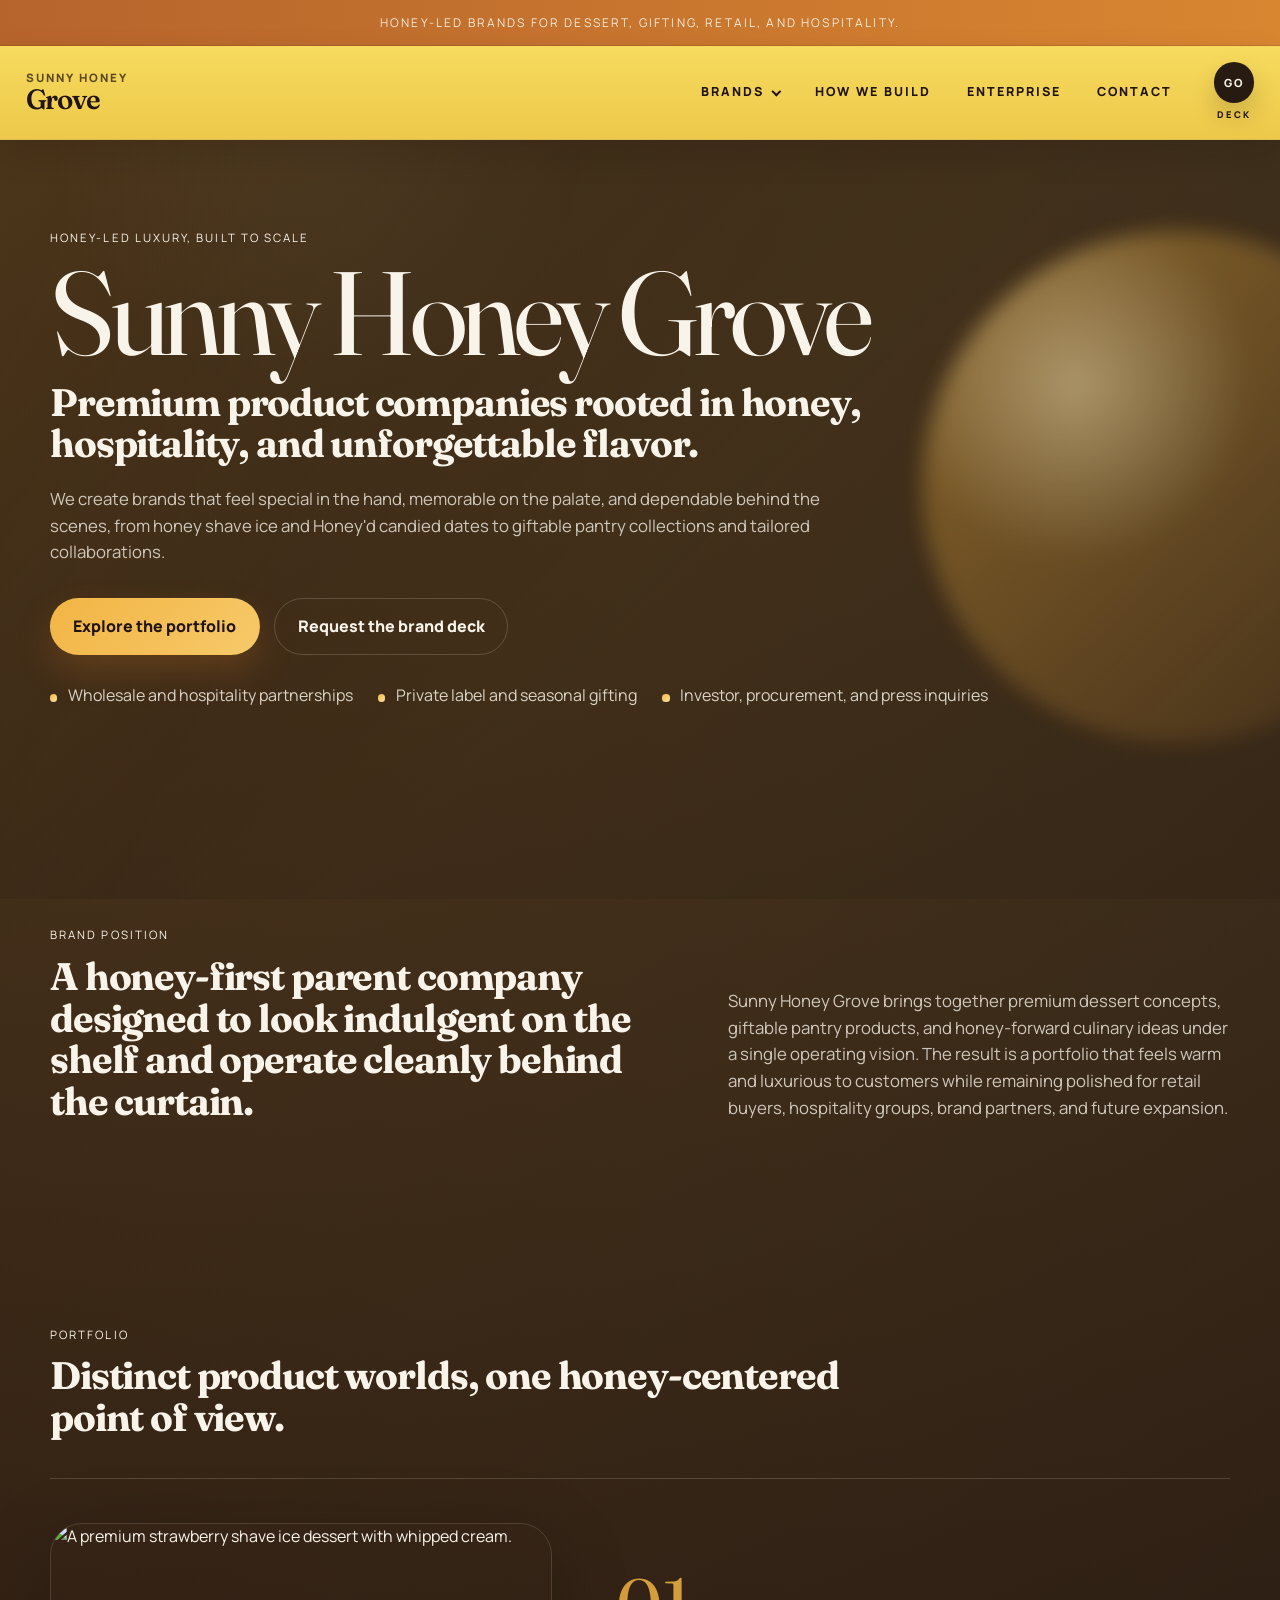
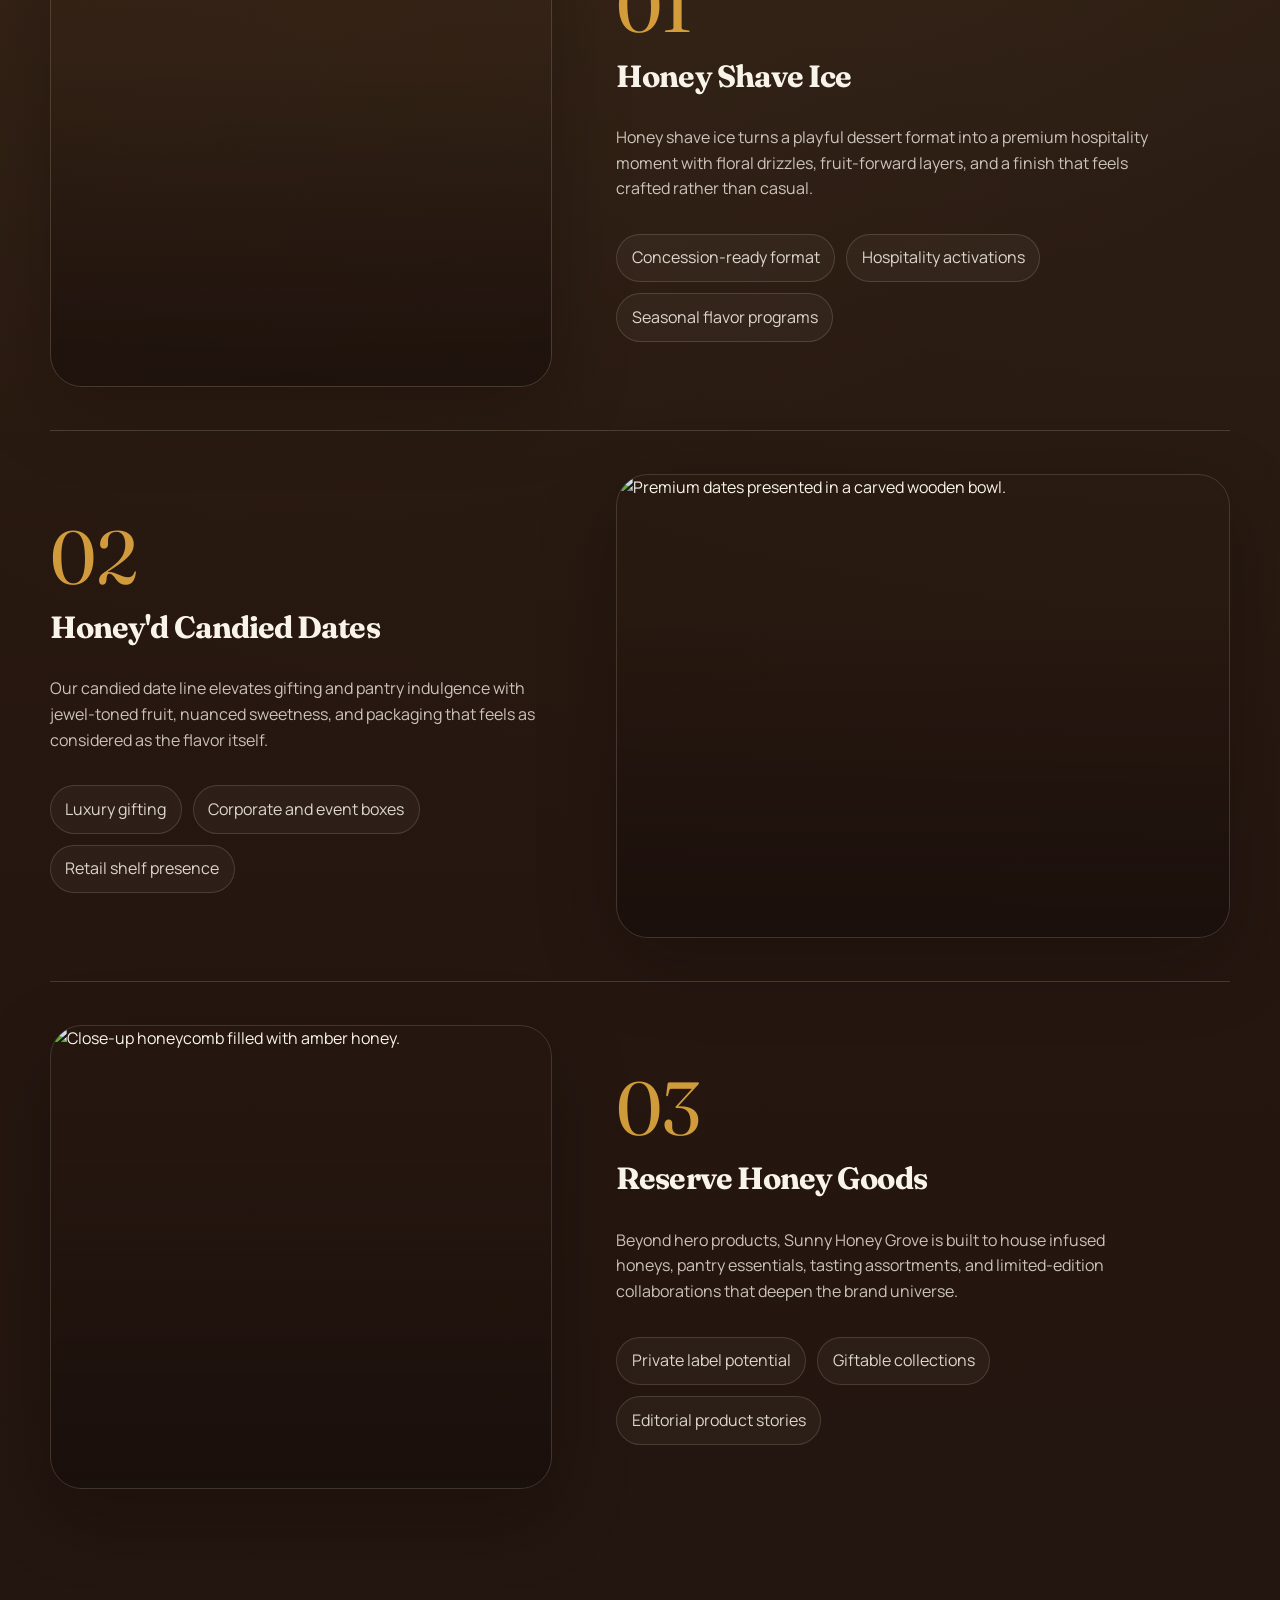
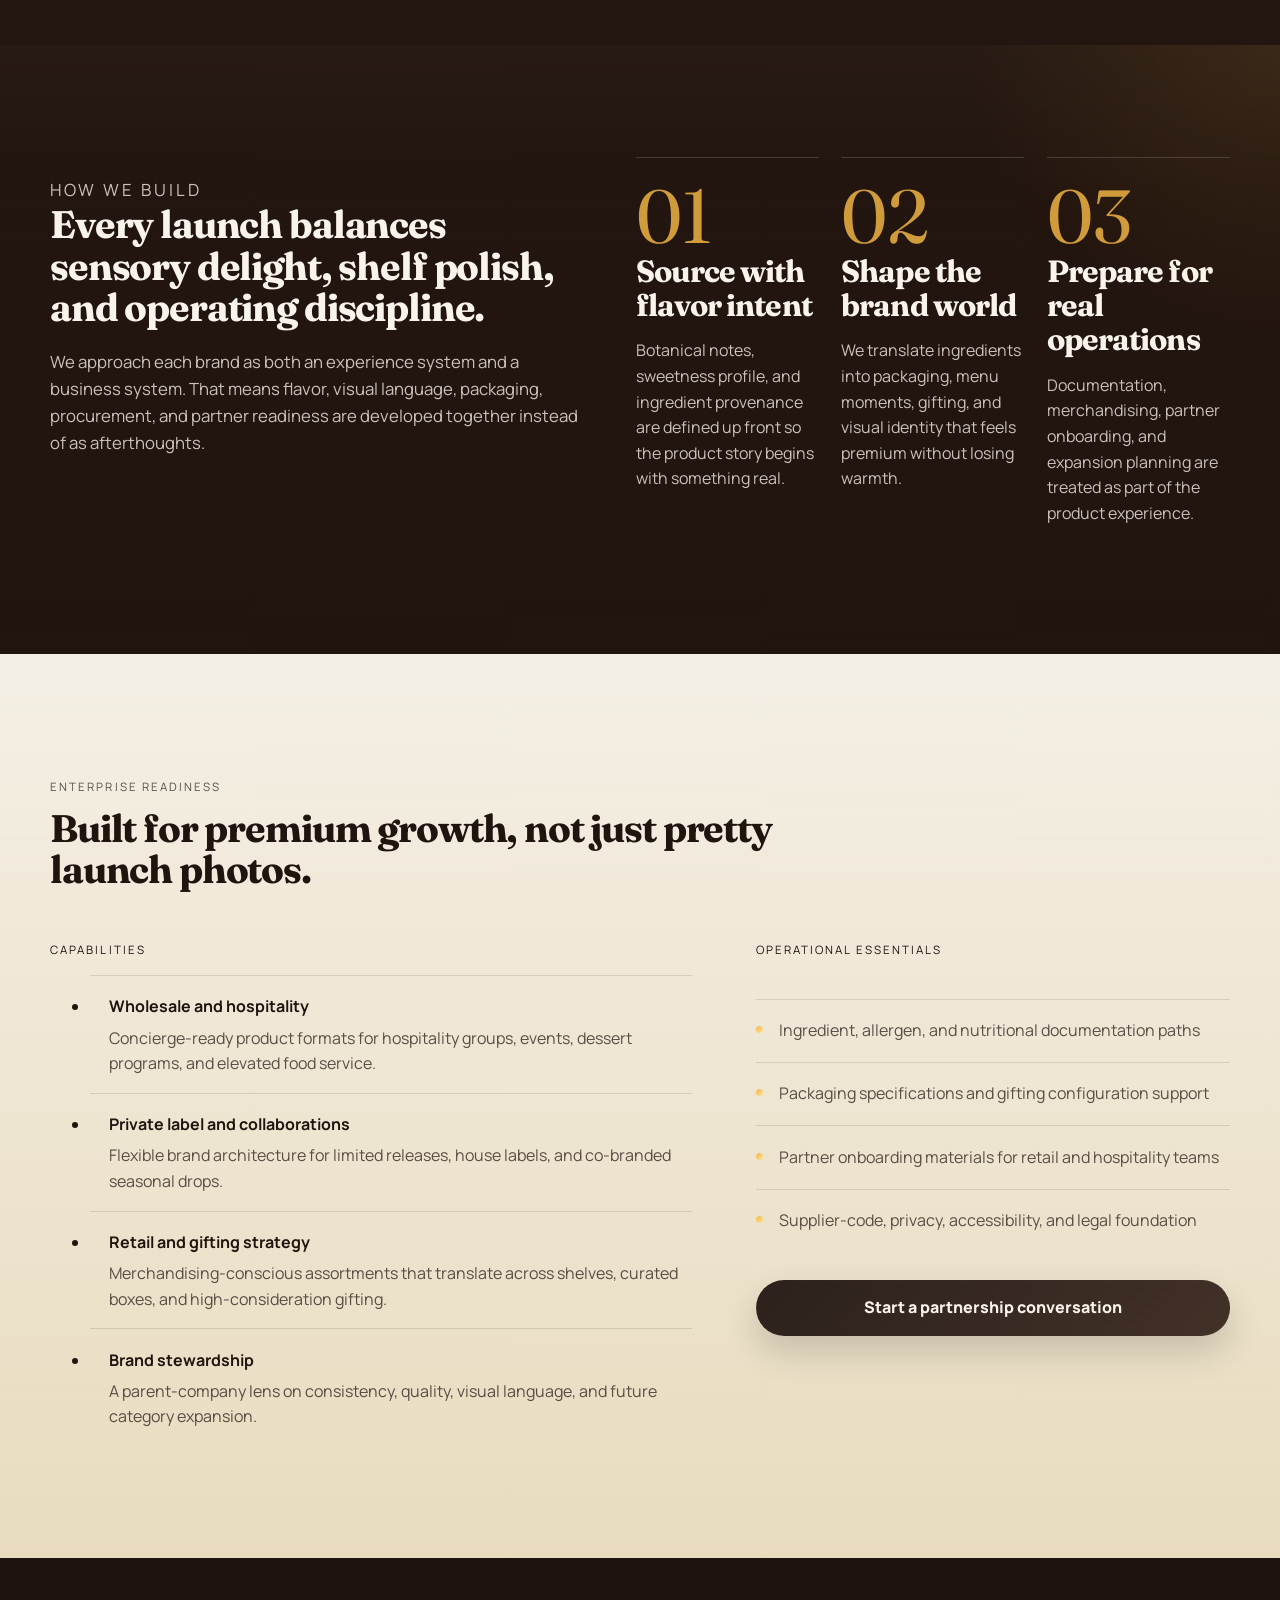
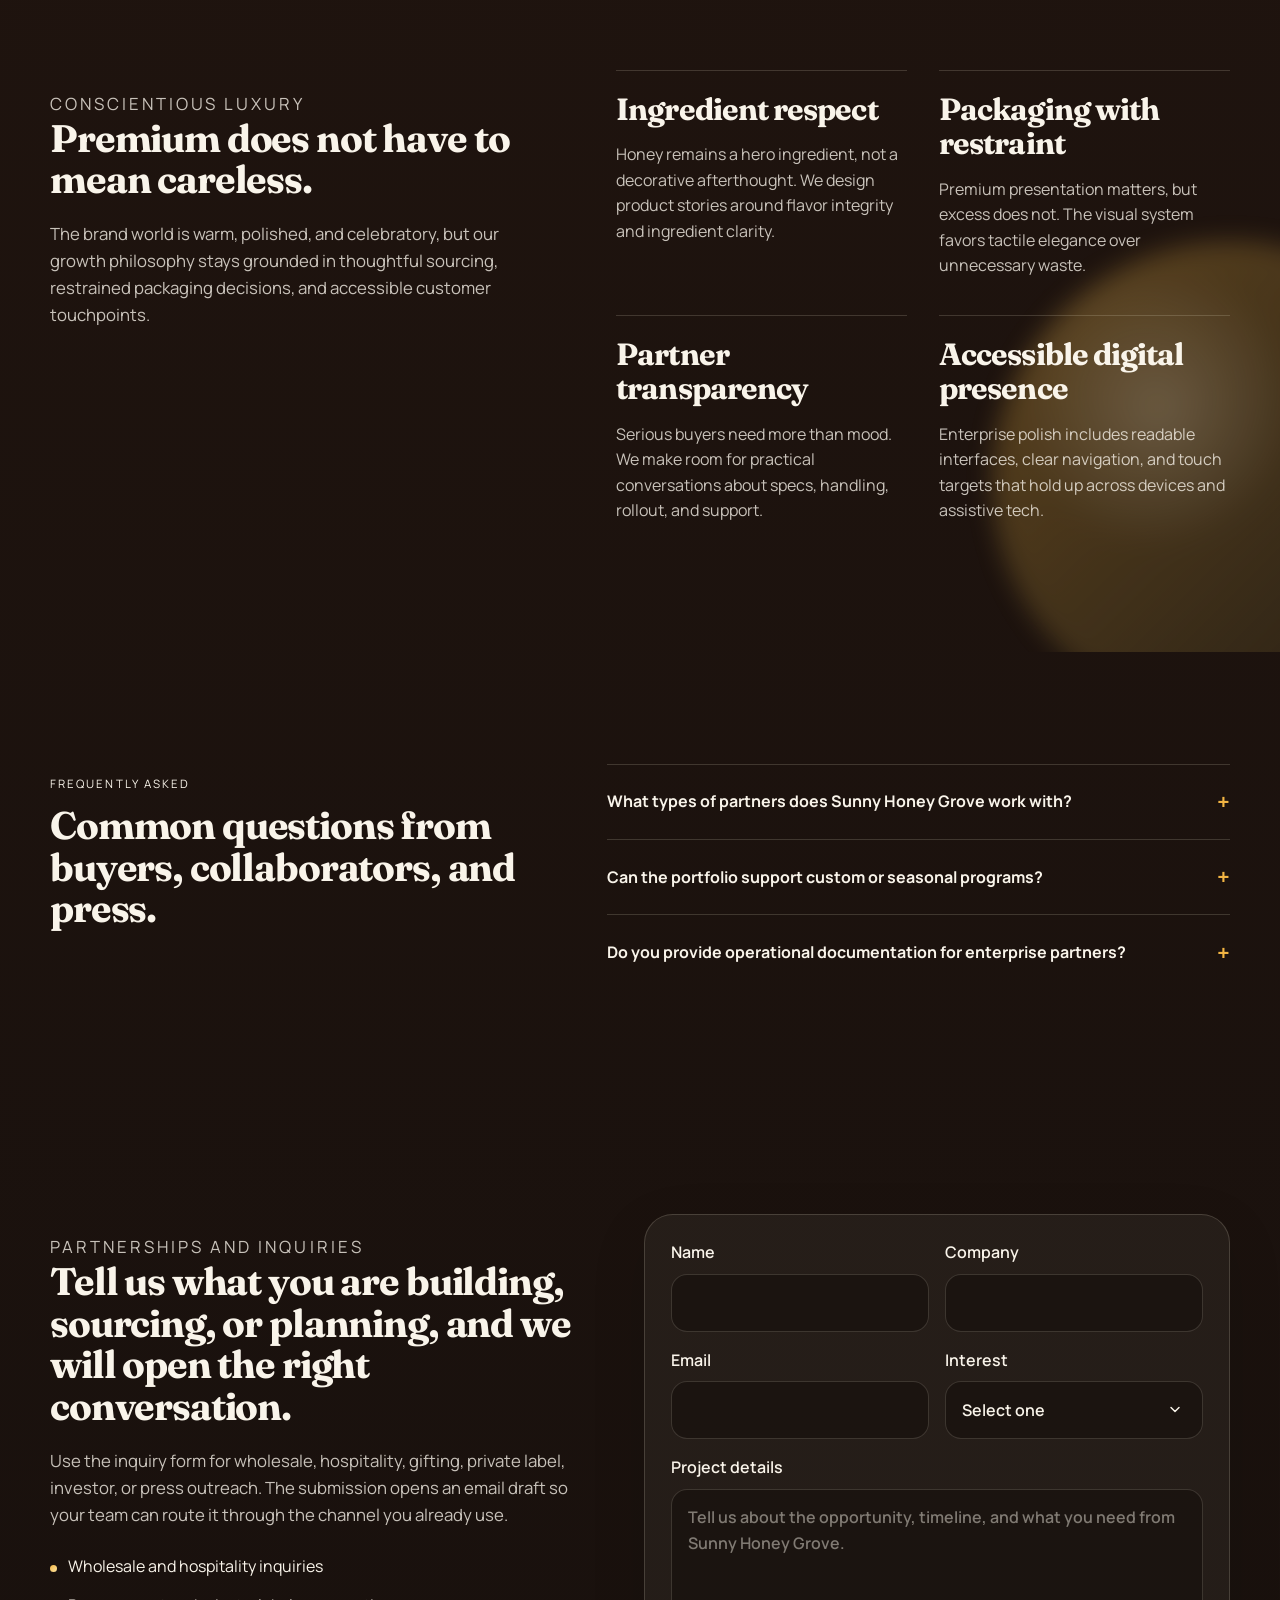
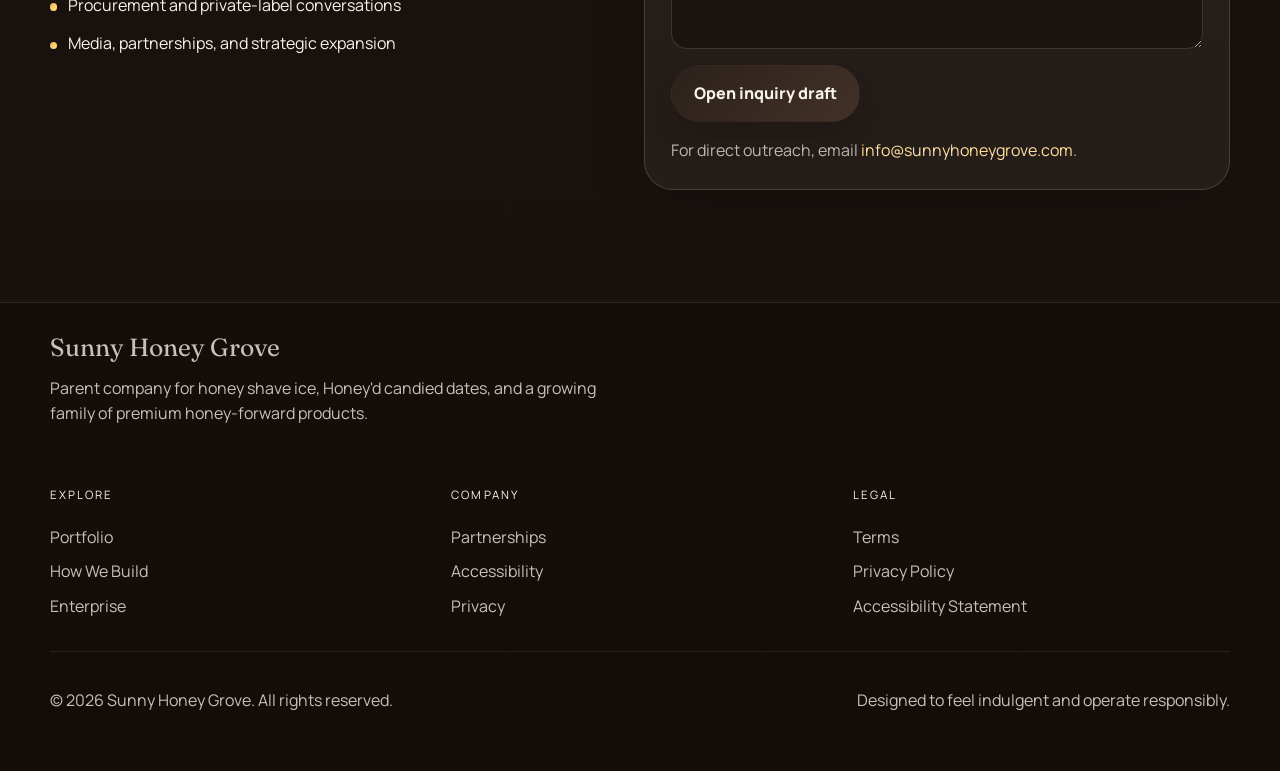
==== commit ea53eae1: "Update branding, layout, and contact info Add design assets and adjust site branding and layout. New" ====
--- a/legacy/index.html
+++ b/legacy/index.html
@@ -485,8 +485,8 @@
               </button>
               <p class="form-note">
                 For direct outreach, email
-                <a href="mailto:hello@sunnyhoneygrove.com"
-                  >hello@sunnyhoneygrove.com</a
+                <a href="mailto:info@sunnyhoneygrove.com"
+                  >info@sunnyhoneygrove.com</a
                 >.
               </p>
             </div>
